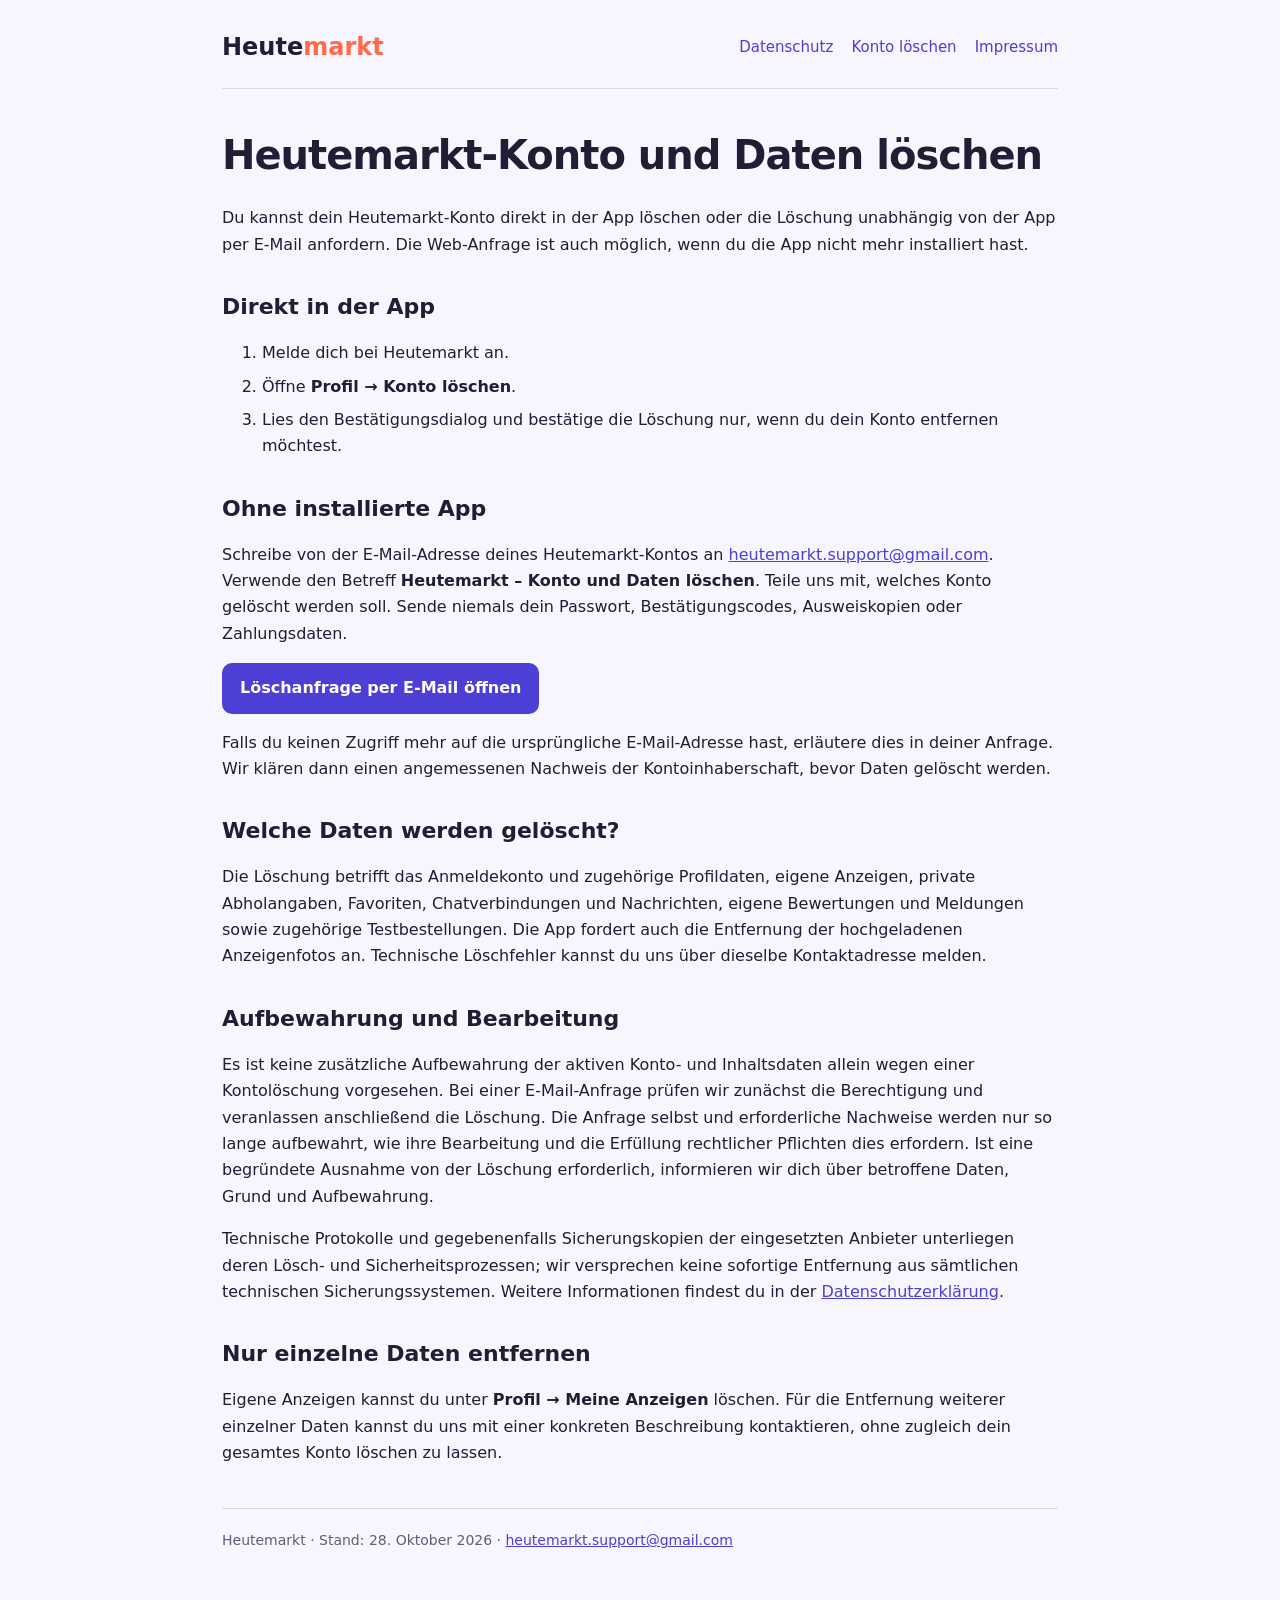
==== konto-loeschen.html @ 5d6e5380 "Publish Heutemarkt privacy and account deletion pages" ====
<!doctype html><html lang="de"><head><meta charset="utf-8"><meta name="viewport" content="width=device-width,initial-scale=1"><meta name="robots" content="noindex,follow"><link rel="stylesheet" href="style.css"><title>Konto und Daten löschen · Heutemarkt</title></head><body><header><a href="index.html">Heute<span>markt</span></a><nav aria-label="Rechtliche Informationen"><a href="datenschutz.html">Datenschutz</a><a href="konto-loeschen.html">Konto löschen</a><a href="impressum.html">Impressum</a></nav></header><main><h1>Heutemarkt-Konto und Daten löschen</h1><p>Du kannst dein Heutemarkt-Konto direkt in der App löschen oder die Löschung unabhängig von der App per E-Mail anfordern. Die Web-Anfrage ist auch möglich, wenn du die App nicht mehr installiert hast.</p><h2>Direkt in der App</h2><ol><li>Melde dich bei Heutemarkt an.</li><li>Öffne <strong>Profil → Konto löschen</strong>.</li><li>Lies den Bestätigungsdialog und bestätige die Löschung nur, wenn du dein Konto entfernen möchtest.</li></ol><h2>Ohne installierte App</h2><p>Schreibe von der E-Mail-Adresse deines Heutemarkt-Kontos an <a href="mailto:heutemarkt.support@gmail.com?subject=Heutemarkt%20-%20Konto%20und%20Daten%20loeschen">heutemarkt.support@gmail.com</a>. Verwende den Betreff <strong>Heutemarkt – Konto und Daten löschen</strong>. Teile uns mit, welches Konto gelöscht werden soll. Sende niemals dein Passwort, Bestätigungscodes, Ausweiskopien oder Zahlungsdaten.</p><p><a class="action" href="mailto:heutemarkt.support@gmail.com?subject=Heutemarkt%20-%20Konto%20und%20Daten%20loeschen">Löschanfrage per E-Mail öffnen</a></p><p>Falls du keinen Zugriff mehr auf die ursprüngliche E-Mail-Adresse hast, erläutere dies in deiner Anfrage. Wir klären dann einen angemessenen Nachweis der Kontoinhaberschaft, bevor Daten gelöscht werden.</p><h2>Welche Daten werden gelöscht?</h2><p>Die Löschung betrifft das Anmeldekonto und zugehörige Profildaten, eigene Anzeigen, private Abholangaben, Favoriten, Chatverbindungen und Nachrichten, eigene Bewertungen und Meldungen sowie zugehörige Testbestellungen. Die App fordert auch die Entfernung der hochgeladenen Anzeigenfotos an. Technische Löschfehler kannst du uns über dieselbe Kontaktadresse melden.</p><h2>Aufbewahrung und Bearbeitung</h2><p>Es ist keine zusätzliche Aufbewahrung der aktiven Konto- und Inhaltsdaten allein wegen einer Kontolöschung vorgesehen. Bei einer E-Mail-Anfrage prüfen wir zunächst die Berechtigung und veranlassen anschließend die Löschung. Die Anfrage selbst und erforderliche Nachweise werden nur so lange aufbewahrt, wie ihre Bearbeitung und die Erfüllung rechtlicher Pflichten dies erfordern. Ist eine begründete Ausnahme von der Löschung erforderlich, informieren wir dich über betroffene Daten, Grund und Aufbewahrung.</p><p>Technische Protokolle und gegebenenfalls Sicherungskopien der eingesetzten Anbieter unterliegen deren Lösch- und Sicherheitsprozessen; wir versprechen keine sofortige Entfernung aus sämtlichen technischen Sicherungssystemen. Weitere Informationen findest du in der <a href="datenschutz.html">Datenschutzerklärung</a>.</p><h2>Nur einzelne Daten entfernen</h2><p>Eigene Anzeigen kannst du unter <strong>Profil → Meine Anzeigen</strong> löschen. Für die Entfernung weiterer einzelner Daten kannst du uns mit einer konkreten Beschreibung kontaktieren, ohne zugleich dein gesamtes Konto löschen zu lassen.</p></main><footer>Heutemarkt · Stand: 28. Oktober 2026 · <a href="mailto:heutemarkt.support@gmail.com">heutemarkt.support@gmail.com</a></footer></body></html>
---- style.css ----
:root{font-family:system-ui,-apple-system,Segoe UI,sans-serif;color:#201e34;background:#f7f6ff;line-height:1.65}*{box-sizing:border-box}body{max-width:880px;margin:auto;padding:28px 22px 60px}header{display:flex;flex-wrap:wrap;gap:20px;align-items:center;justify-content:space-between;border-bottom:1px solid #ddd8ef;padding-bottom:20px}header a{font-size:24px;font-weight:800;text-decoration:none;color:#201e34}header span{color:#ff6b4a}nav{display:flex;gap:18px;flex-wrap:wrap}nav a{font-size:15px;font-weight:500;color:#4b3fd6}main{margin:42px 0}h1{font-size:clamp(28px,5vw,40px);line-height:1.2;letter-spacing:-1px}h2{font-size:22px;line-height:1.35;margin-top:34px}a{color:#4b3fd6;overflow-wrap:anywhere}address{font-style:normal}.note{padding:18px 22px;border-left:4px solid #4b3fd6;background:#eeebff;border-radius:6px}.action{display:inline-block;padding:12px 18px;border-radius:10px;color:#fff;background:#4b3fd6;text-decoration:none;font-weight:650}footer{border-top:1px solid #ddd8ef;padding-top:20px;font-size:14px;color:#625d77}li{margin:7px 0}
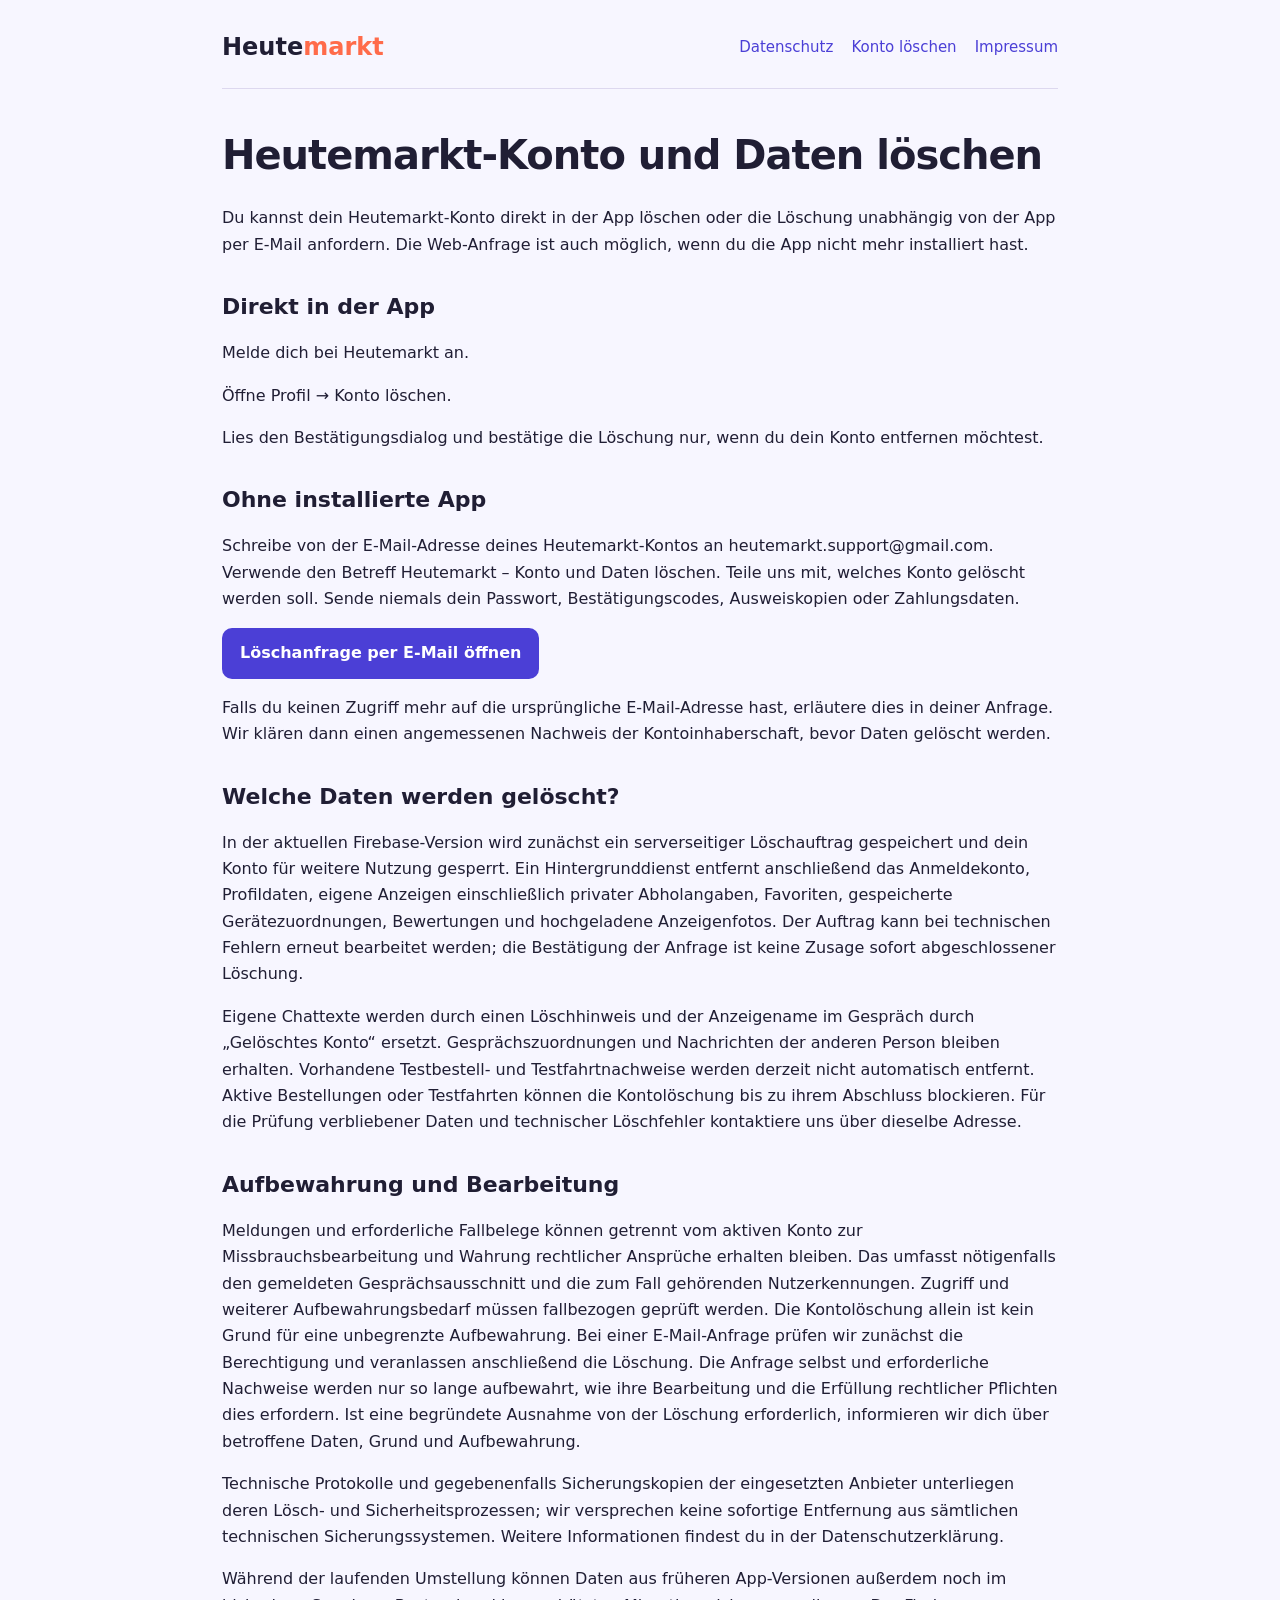
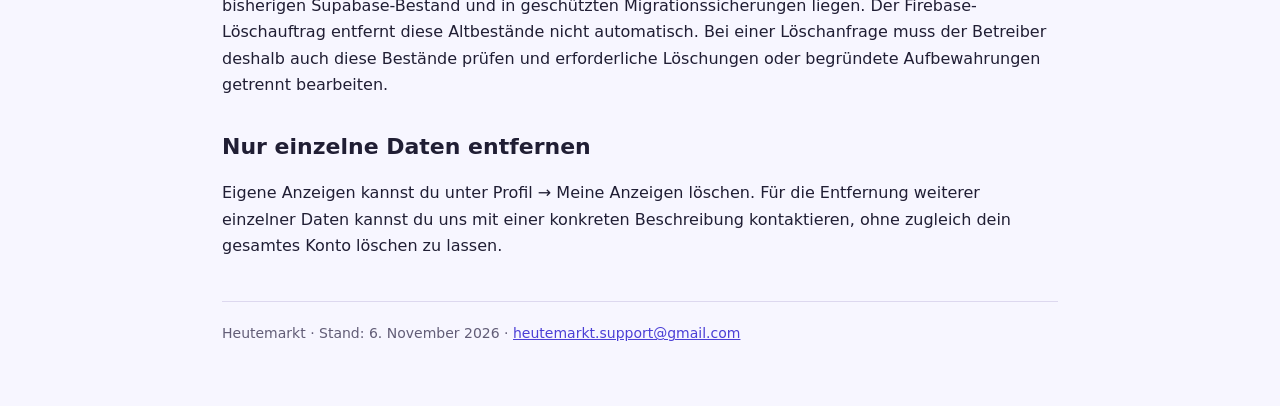
==== commit 31aca2b0: "Align privacy and deletion information with Firebase operation" ====
--- a/konto-loeschen.html
+++ b/konto-loeschen.html
@@ -1 +1 @@
-<!doctype html><html lang="de"><head><meta charset="utf-8"><meta name="viewport" content="width=device-width,initial-scale=1"><meta name="robots" content="noindex,follow"><link rel="stylesheet" href="style.css"><title>Konto und Daten löschen · Heutemarkt</title></head><body><header><a href="index.html">Heute<span>markt</span></a><nav aria-label="Rechtliche Informationen"><a href="datenschutz.html">Datenschutz</a><a href="konto-loeschen.html">Konto löschen</a><a href="impressum.html">Impressum</a></nav></header><main><h1>Heutemarkt-Konto und Daten löschen</h1><p>Du kannst dein Heutemarkt-Konto direkt in der App löschen oder die Löschung unabhängig von der App per E-Mail anfordern. Die Web-Anfrage ist auch möglich, wenn du die App nicht mehr installiert hast.</p><h2>Direkt in der App</h2><ol><li>Melde dich bei Heutemarkt an.</li><li>Öffne <strong>Profil → Konto löschen</strong>.</li><li>Lies den Bestätigungsdialog und bestätige die Löschung nur, wenn du dein Konto entfernen möchtest.</li></ol><h2>Ohne installierte App</h2><p>Schreibe von der E-Mail-Adresse deines Heutemarkt-Kontos an <a href="mailto:heutemarkt.support@gmail.com?subject=Heutemarkt%20-%20Konto%20und%20Daten%20loeschen">heutemarkt.support@gmail.com</a>. Verwende den Betreff <strong>Heutemarkt – Konto und Daten löschen</strong>. Teile uns mit, welches Konto gelöscht werden soll. Sende niemals dein Passwort, Bestätigungscodes, Ausweiskopien oder Zahlungsdaten.</p><p><a class="action" href="mailto:heutemarkt.support@gmail.com?subject=Heutemarkt%20-%20Konto%20und%20Daten%20loeschen">Löschanfrage per E-Mail öffnen</a></p><p>Falls du keinen Zugriff mehr auf die ursprüngliche E-Mail-Adresse hast, erläutere dies in deiner Anfrage. Wir klären dann einen angemessenen Nachweis der Kontoinhaberschaft, bevor Daten gelöscht werden.</p><h2>Welche Daten werden gelöscht?</h2><p>Die Löschung betrifft das Anmeldekonto und zugehörige Profildaten, eigene Anzeigen, private Abholangaben, Favoriten, Chatverbindungen und Nachrichten, eigene Bewertungen und Meldungen sowie zugehörige Testbestellungen. Die App fordert auch die Entfernung der hochgeladenen Anzeigenfotos an. Technische Löschfehler kannst du uns über dieselbe Kontaktadresse melden.</p><h2>Aufbewahrung und Bearbeitung</h2><p>Es ist keine zusätzliche Aufbewahrung der aktiven Konto- und Inhaltsdaten allein wegen einer Kontolöschung vorgesehen. Bei einer E-Mail-Anfrage prüfen wir zunächst die Berechtigung und veranlassen anschließend die Löschung. Die Anfrage selbst und erforderliche Nachweise werden nur so lange aufbewahrt, wie ihre Bearbeitung und die Erfüllung rechtlicher Pflichten dies erfordern. Ist eine begründete Ausnahme von der Löschung erforderlich, informieren wir dich über betroffene Daten, Grund und Aufbewahrung.</p><p>Technische Protokolle und gegebenenfalls Sicherungskopien der eingesetzten Anbieter unterliegen deren Lösch- und Sicherheitsprozessen; wir versprechen keine sofortige Entfernung aus sämtlichen technischen Sicherungssystemen. Weitere Informationen findest du in der <a href="datenschutz.html">Datenschutzerklärung</a>.</p><h2>Nur einzelne Daten entfernen</h2><p>Eigene Anzeigen kannst du unter <strong>Profil → Meine Anzeigen</strong> löschen. Für die Entfernung weiterer einzelner Daten kannst du uns mit einer konkreten Beschreibung kontaktieren, ohne zugleich dein gesamtes Konto löschen zu lassen.</p></main><footer>Heutemarkt · Stand: 28. Oktober 2026 · <a href="mailto:heutemarkt.support@gmail.com">heutemarkt.support@gmail.com</a></footer></body></html>+<!doctype html><html lang="de"><head><meta charset="utf-8"><meta name="viewport" content="width=device-width,initial-scale=1"><meta name="robots" content="noindex,follow"><link rel="stylesheet" href="style.css"><title>Konto und Daten löschen · Heutemarkt</title></head><body><header><a href="index.html">Heute<span>markt</span></a><nav aria-label="Rechtliche Informationen"><a href="datenschutz.html">Datenschutz</a><a href="konto-loeschen.html">Konto löschen</a><a href="impressum.html">Impressum</a></nav></header><main><h1>Heutemarkt-Konto und Daten löschen</h1><p>Du kannst dein Heutemarkt-Konto direkt in der App löschen oder die Löschung unabhängig von der App per E-Mail anfordern. Die Web-Anfrage ist auch möglich, wenn du die App nicht mehr installiert hast.</p><h2>Direkt in der App</h2><p>Melde dich bei Heutemarkt an.</p><p>Öffne Profil → Konto löschen.</p><p>Lies den Bestätigungsdialog und bestätige die Löschung nur, wenn du dein Konto entfernen möchtest.</p><h2>Ohne installierte App</h2><p>Schreibe von der E-Mail-Adresse deines Heutemarkt-Kontos an heutemarkt.support@gmail.com. Verwende den Betreff Heutemarkt – Konto und Daten löschen. Teile uns mit, welches Konto gelöscht werden soll. Sende niemals dein Passwort, Bestätigungscodes, Ausweiskopien oder Zahlungsdaten.</p><p><a class="action" href="mailto:heutemarkt.support@gmail.com?subject=Heutemarkt%20-%20Konto%20und%20Daten%20loeschen">Löschanfrage per E-Mail öffnen</a></p><p>Falls du keinen Zugriff mehr auf die ursprüngliche E-Mail-Adresse hast, erläutere dies in deiner Anfrage. Wir klären dann einen angemessenen Nachweis der Kontoinhaberschaft, bevor Daten gelöscht werden.</p><h2>Welche Daten werden gelöscht?</h2><p>In der aktuellen Firebase-Version wird zunächst ein serverseitiger Löschauftrag gespeichert und dein Konto für weitere Nutzung gesperrt. Ein Hintergrunddienst entfernt anschließend das Anmeldekonto, Profildaten, eigene Anzeigen einschließlich privater Abholangaben, Favoriten, gespeicherte Gerätezuordnungen, Bewertungen und hochgeladene Anzeigenfotos. Der Auftrag kann bei technischen Fehlern erneut bearbeitet werden; die Bestätigung der Anfrage ist keine Zusage sofort abgeschlossener Löschung.</p><p>Eigene Chattexte werden durch einen Löschhinweis und der Anzeigename im Gespräch durch „Gelöschtes Konto“ ersetzt. Gesprächszuordnungen und Nachrichten der anderen Person bleiben erhalten. Vorhandene Testbestell- und Testfahrtnachweise werden derzeit nicht automatisch entfernt. Aktive Bestellungen oder Testfahrten können die Kontolöschung bis zu ihrem Abschluss blockieren. Für die Prüfung verbliebener Daten und technischer Löschfehler kontaktiere uns über dieselbe Adresse.</p><h2>Aufbewahrung und Bearbeitung</h2><p>Meldungen und erforderliche Fallbelege können getrennt vom aktiven Konto zur Missbrauchsbearbeitung und Wahrung rechtlicher Ansprüche erhalten bleiben. Das umfasst nötigenfalls den gemeldeten Gesprächsausschnitt und die zum Fall gehörenden Nutzerkennungen. Zugriff und weiterer Aufbewahrungsbedarf müssen fallbezogen geprüft werden. Die Kontolöschung allein ist kein Grund für eine unbegrenzte Aufbewahrung. Bei einer E-Mail-Anfrage prüfen wir zunächst die Berechtigung und veranlassen anschließend die Löschung. Die Anfrage selbst und erforderliche Nachweise werden nur so lange aufbewahrt, wie ihre Bearbeitung und die Erfüllung rechtlicher Pflichten dies erfordern. Ist eine begründete Ausnahme von der Löschung erforderlich, informieren wir dich über betroffene Daten, Grund und Aufbewahrung.</p><p>Technische Protokolle und gegebenenfalls Sicherungskopien der eingesetzten Anbieter unterliegen deren Lösch- und Sicherheitsprozessen; wir versprechen keine sofortige Entfernung aus sämtlichen technischen Sicherungssystemen. Weitere Informationen findest du in der Datenschutzerklärung.</p><p>Während der laufenden Umstellung können Daten aus früheren App-Versionen außerdem noch im bisherigen Supabase-Bestand und in geschützten Migrationssicherungen liegen. Der Firebase-Löschauftrag entfernt diese Altbestände nicht automatisch. Bei einer Löschanfrage muss der Betreiber deshalb auch diese Bestände prüfen und erforderliche Löschungen oder begründete Aufbewahrungen getrennt bearbeiten.</p><h2>Nur einzelne Daten entfernen</h2><p>Eigene Anzeigen kannst du unter Profil → Meine Anzeigen löschen. Für die Entfernung weiterer einzelner Daten kannst du uns mit einer konkreten Beschreibung kontaktieren, ohne zugleich dein gesamtes Konto löschen zu lassen.</p></main><footer>Heutemarkt · Stand: 6. November 2026 · <a href="mailto:heutemarkt.support@gmail.com">heutemarkt.support@gmail.com</a></footer></body></html>
